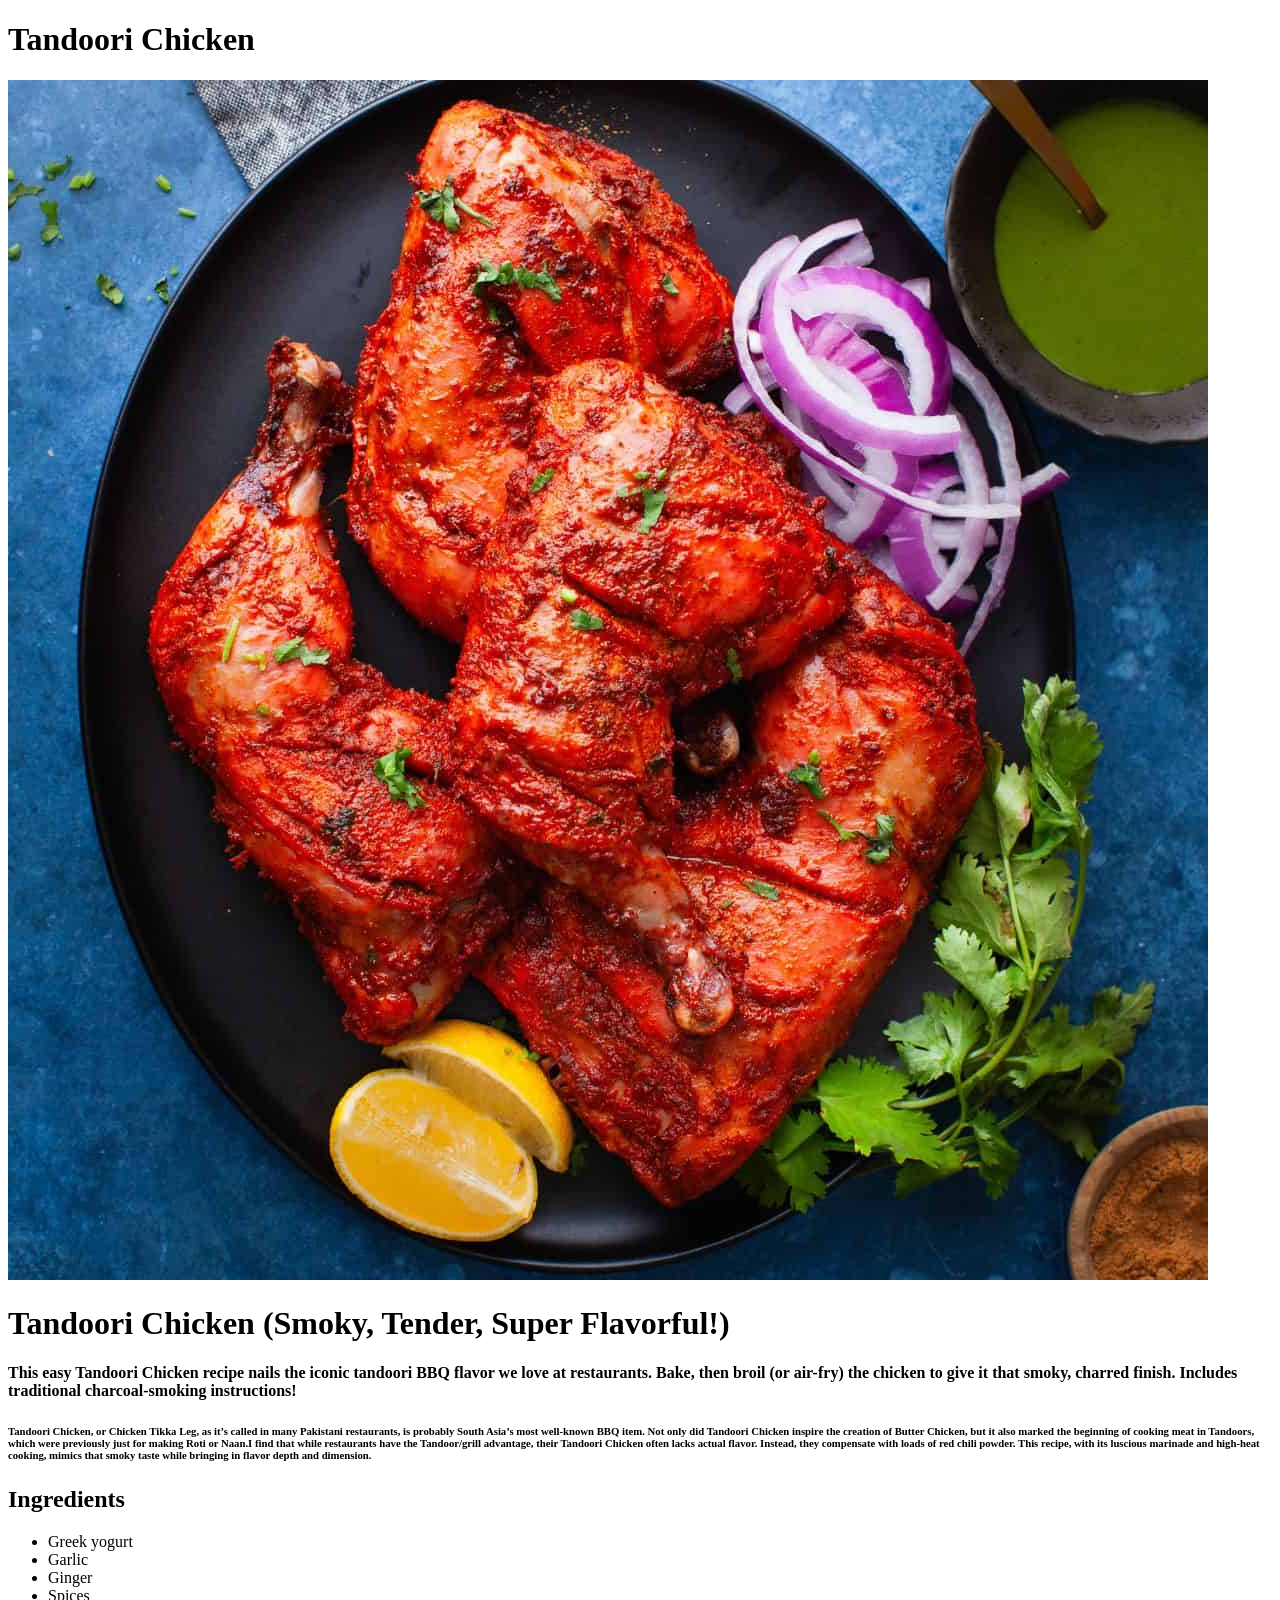
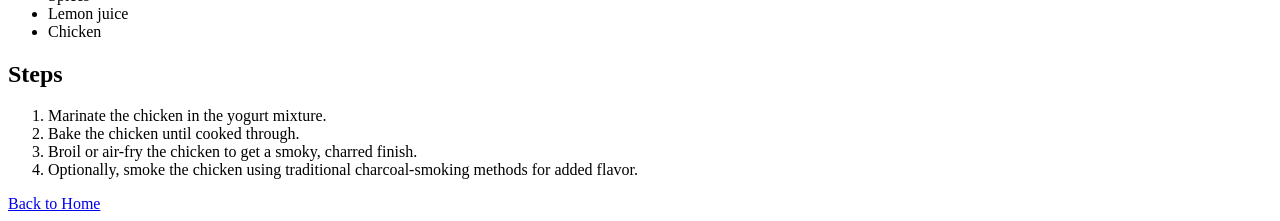
==== recipes/tandoori_chicken.html @ 74c0db85 "Made Odin Recipes website with HTML and CSS. Added two recipes: Tandoori Chicken and Pizza. Also add" ====
<!DOCTYPE html>
<html lang="en">
<head>
    <meta charset="UTF-8">
    <meta name="viewport" content="width=device-width, initial-scale=1.0">
    <title>Tandoori Chicken</title>
</head>
<body>
    <h1>Tandoori Chicken</h1>
    <img src="1200-by-1200-images-2.jpg" alt="Tandoori Chicken">
    <h1>Tandoori Chicken (Smoky, Tender, Super Flavorful!) </h1>
    <p><h4>This easy Tandoori Chicken recipe nails the iconic tandoori BBQ flavor we love at restaurants. Bake, then broil (or air-fry) the chicken to give it that smoky, charred finish. Includes traditional charcoal-smoking instructions!</h4></p>
    <p><h6>Tandoori Chicken, or Chicken Tikka Leg, as it’s called in many Pakistani restaurants, is probably South Asia’s most well-known BBQ item. Not only did Tandoori Chicken inspire the creation of Butter Chicken, but it also marked the beginning of cooking meat in Tandoors, which were previously just for making Roti or Naan.I find that while restaurants have the Tandoor/grill advantage, their Tandoori Chicken often lacks actual flavor. Instead, they compensate with loads of red chili powder. This recipe, with its luscious marinade and high-heat cooking, mimics that smoky taste while bringing in flavor depth and dimension.</h6></p>
    <h2>Ingredients</h2>
    <ul>
        <li>Greek yogurt</li>
        <li>Garlic</li>
        <li>Ginger</li>
        <li>Spices</li>
        <li>Lemon juice</li>
        <li>Chicken</li>
    </ul>
    <h2>Steps</h2>
    <ol>
        <li>Marinate the chicken in the yogurt mixture.</li>
        <li>Bake the chicken until cooked through.</li>
        <li>Broil or air-fry the chicken to get a smoky, charred finish.</li>
        <li>Optionally, smoke the chicken using traditional charcoal-smoking methods for added flavor.</li>
    </ol>
    <a href="../index.html">Back to Home</a>
</body>
</html>
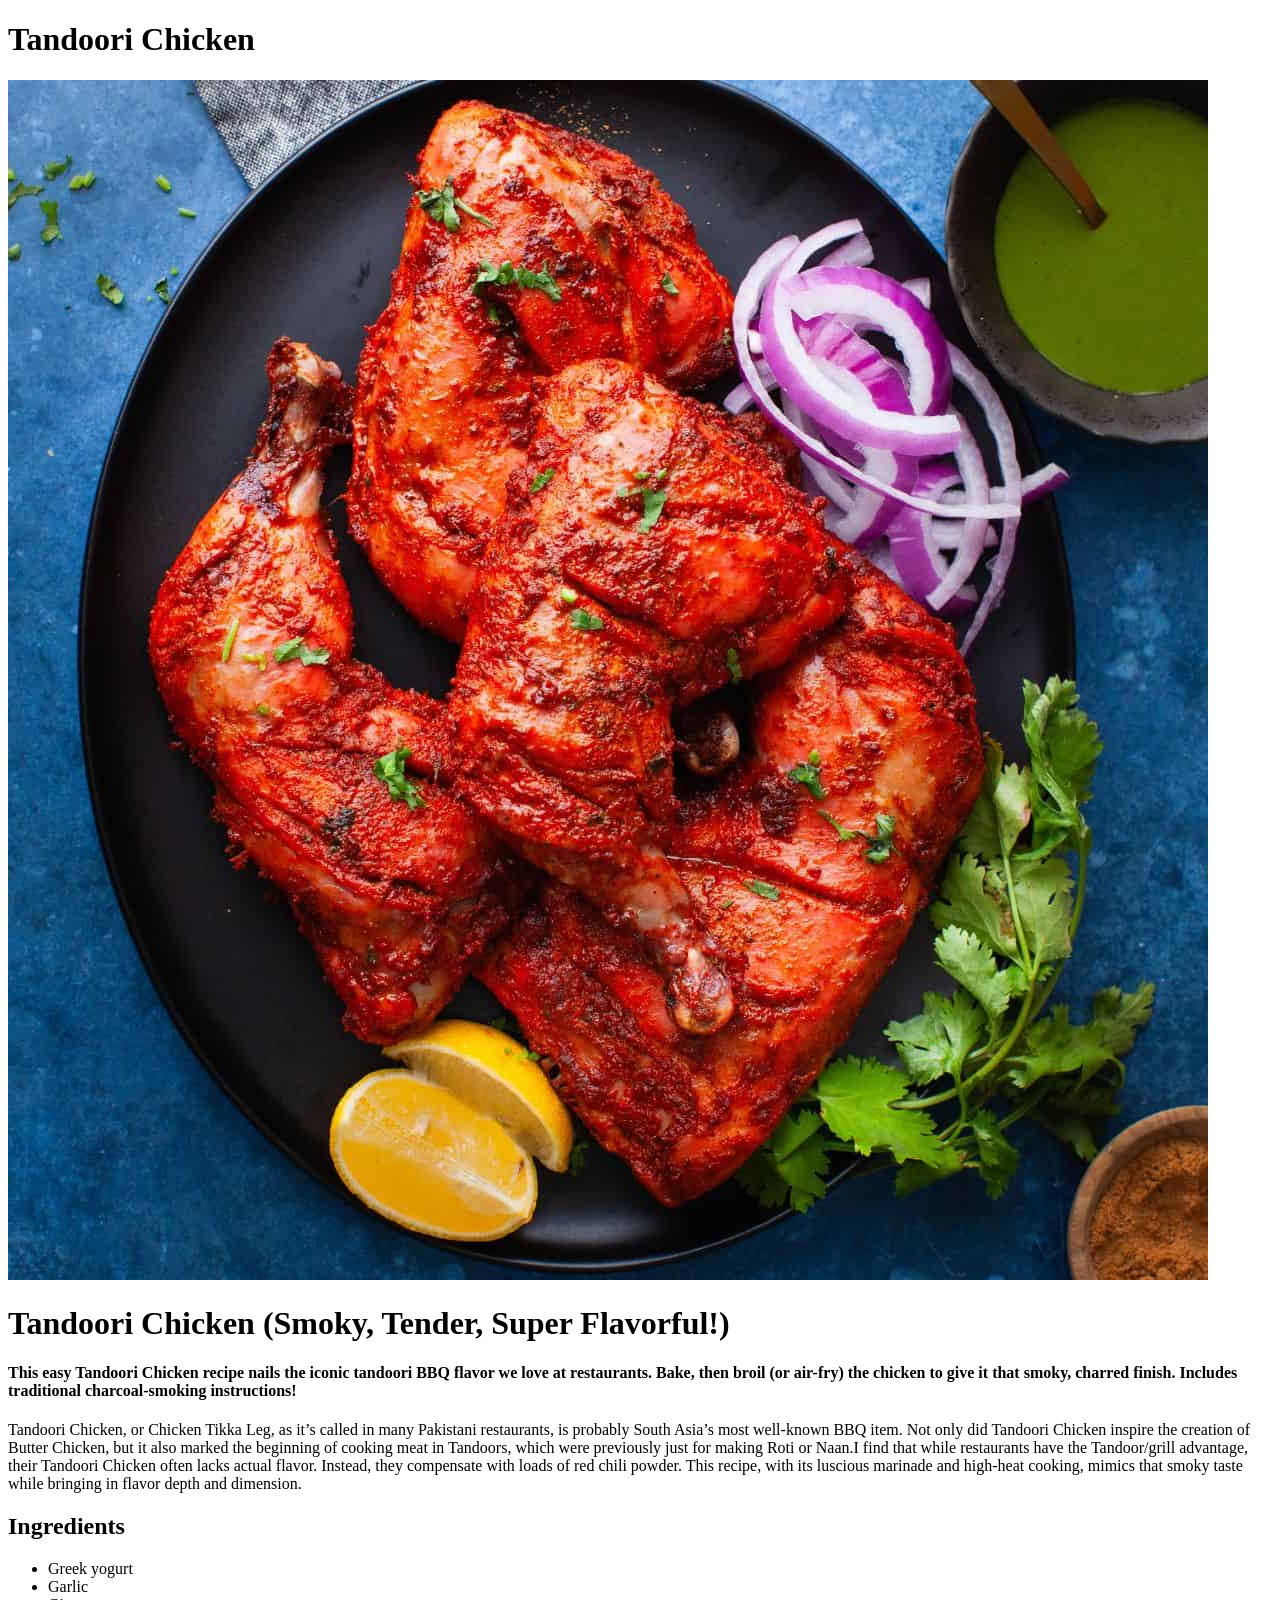
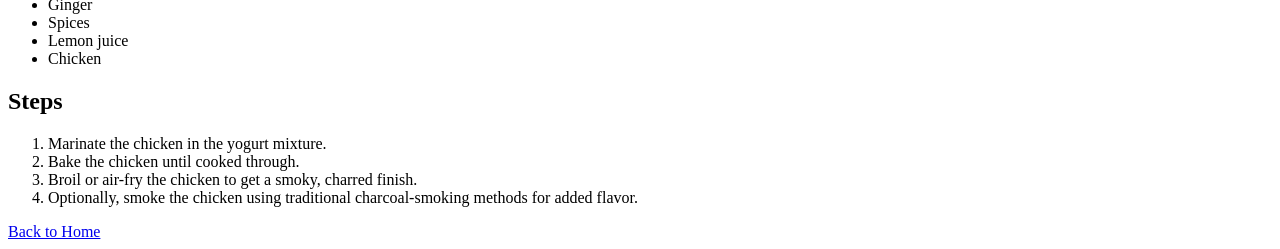
==== commit e0870dc0: "css added" ====
--- a/recipes/tandoori_chicken.html
+++ b/recipes/tandoori_chicken.html
@@ -10,7 +10,7 @@
     <img src="1200-by-1200-images-2.jpg" alt="Tandoori Chicken">
     <h1>Tandoori Chicken (Smoky, Tender, Super Flavorful!) </h1>
     <p><h4>This easy Tandoori Chicken recipe nails the iconic tandoori BBQ flavor we love at restaurants. Bake, then broil (or air-fry) the chicken to give it that smoky, charred finish. Includes traditional charcoal-smoking instructions!</h4></p>
-    <p><h6>Tandoori Chicken, or Chicken Tikka Leg, as it’s called in many Pakistani restaurants, is probably South Asia’s most well-known BBQ item. Not only did Tandoori Chicken inspire the creation of Butter Chicken, but it also marked the beginning of cooking meat in Tandoors, which were previously just for making Roti or Naan.I find that while restaurants have the Tandoor/grill advantage, their Tandoori Chicken often lacks actual flavor. Instead, they compensate with loads of red chili powder. This recipe, with its luscious marinade and high-heat cooking, mimics that smoky taste while bringing in flavor depth and dimension.</h6></p>
+    <p>Tandoori Chicken, or Chicken Tikka Leg, as it’s called in many Pakistani restaurants, is probably South Asia’s most well-known BBQ item. Not only did Tandoori Chicken inspire the creation of Butter Chicken, but it also marked the beginning of cooking meat in Tandoors, which were previously just for making Roti or Naan.I find that while restaurants have the Tandoor/grill advantage, their Tandoori Chicken often lacks actual flavor. Instead, they compensate with loads of red chili powder. This recipe, with its luscious marinade and high-heat cooking, mimics that smoky taste while bringing in flavor depth and dimension.</p>
     <h2>Ingredients</h2>
     <ul>
         <li>Greek yogurt</li>
